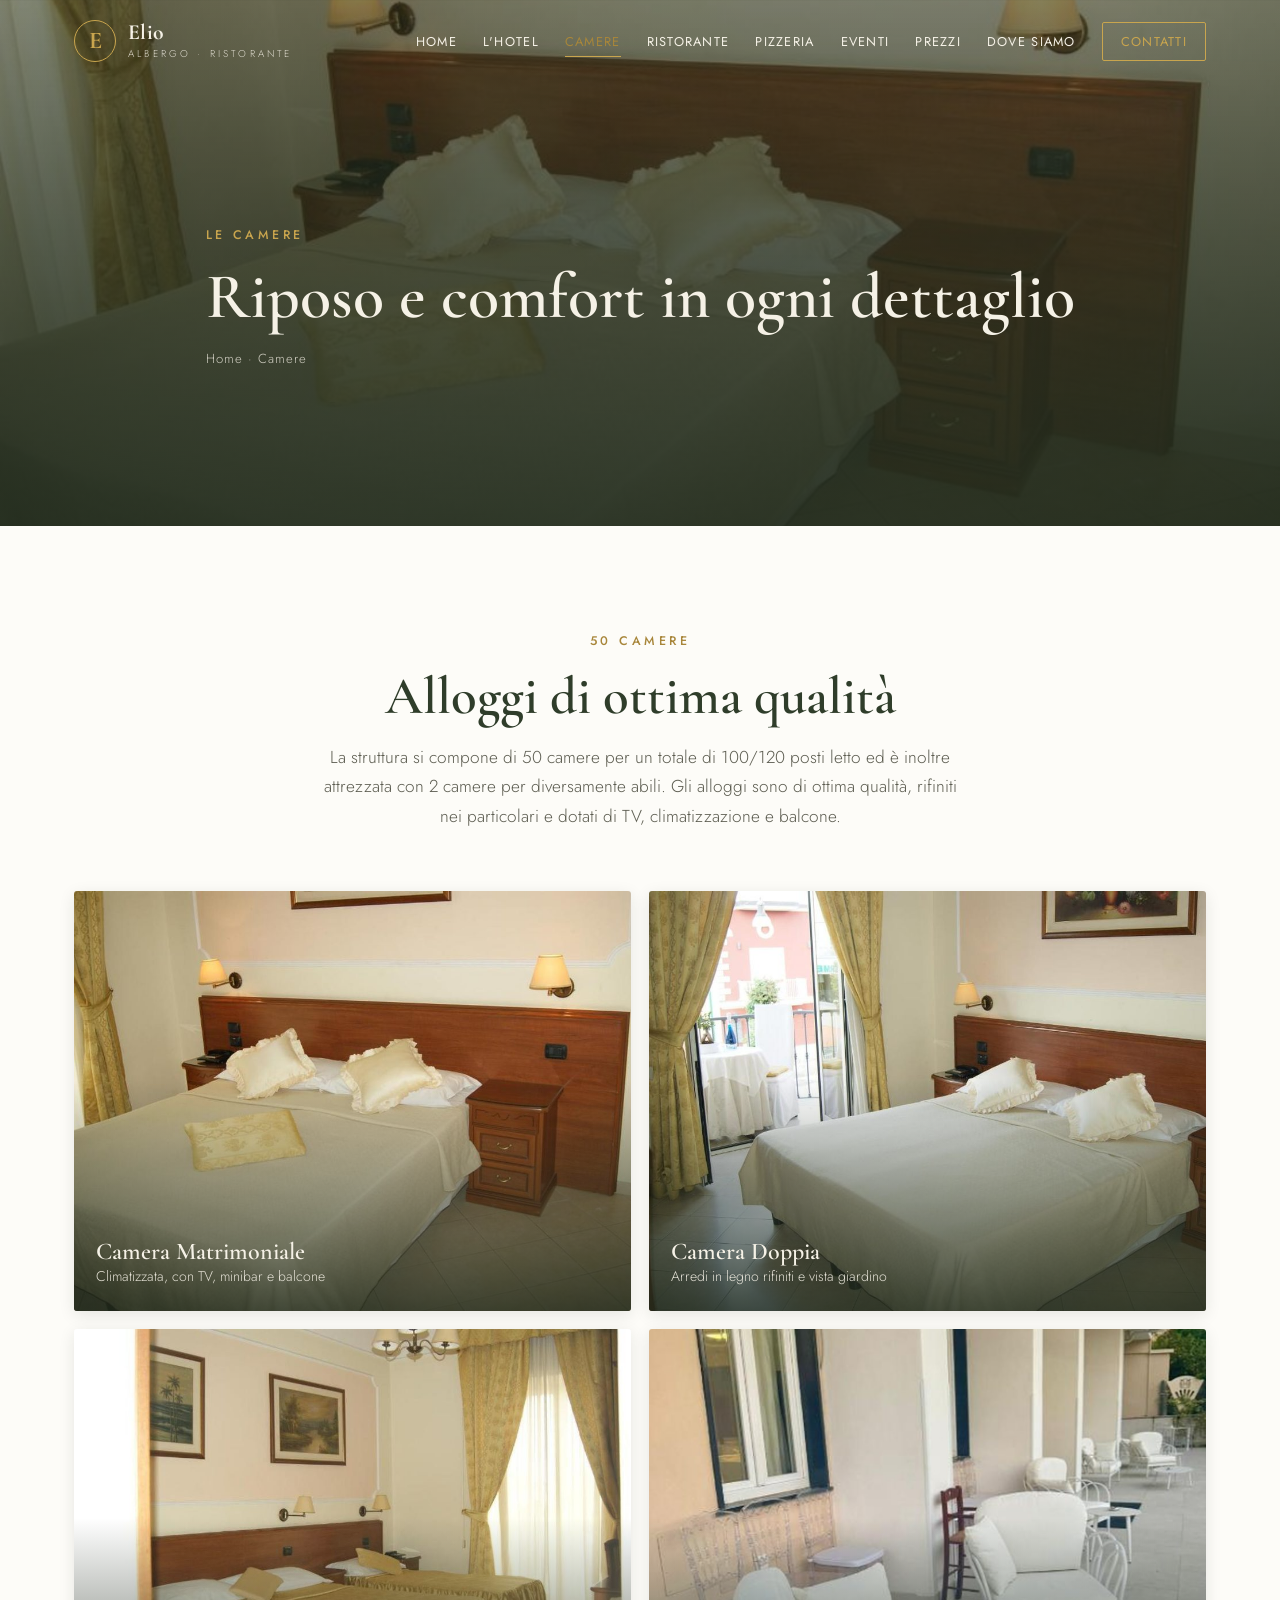
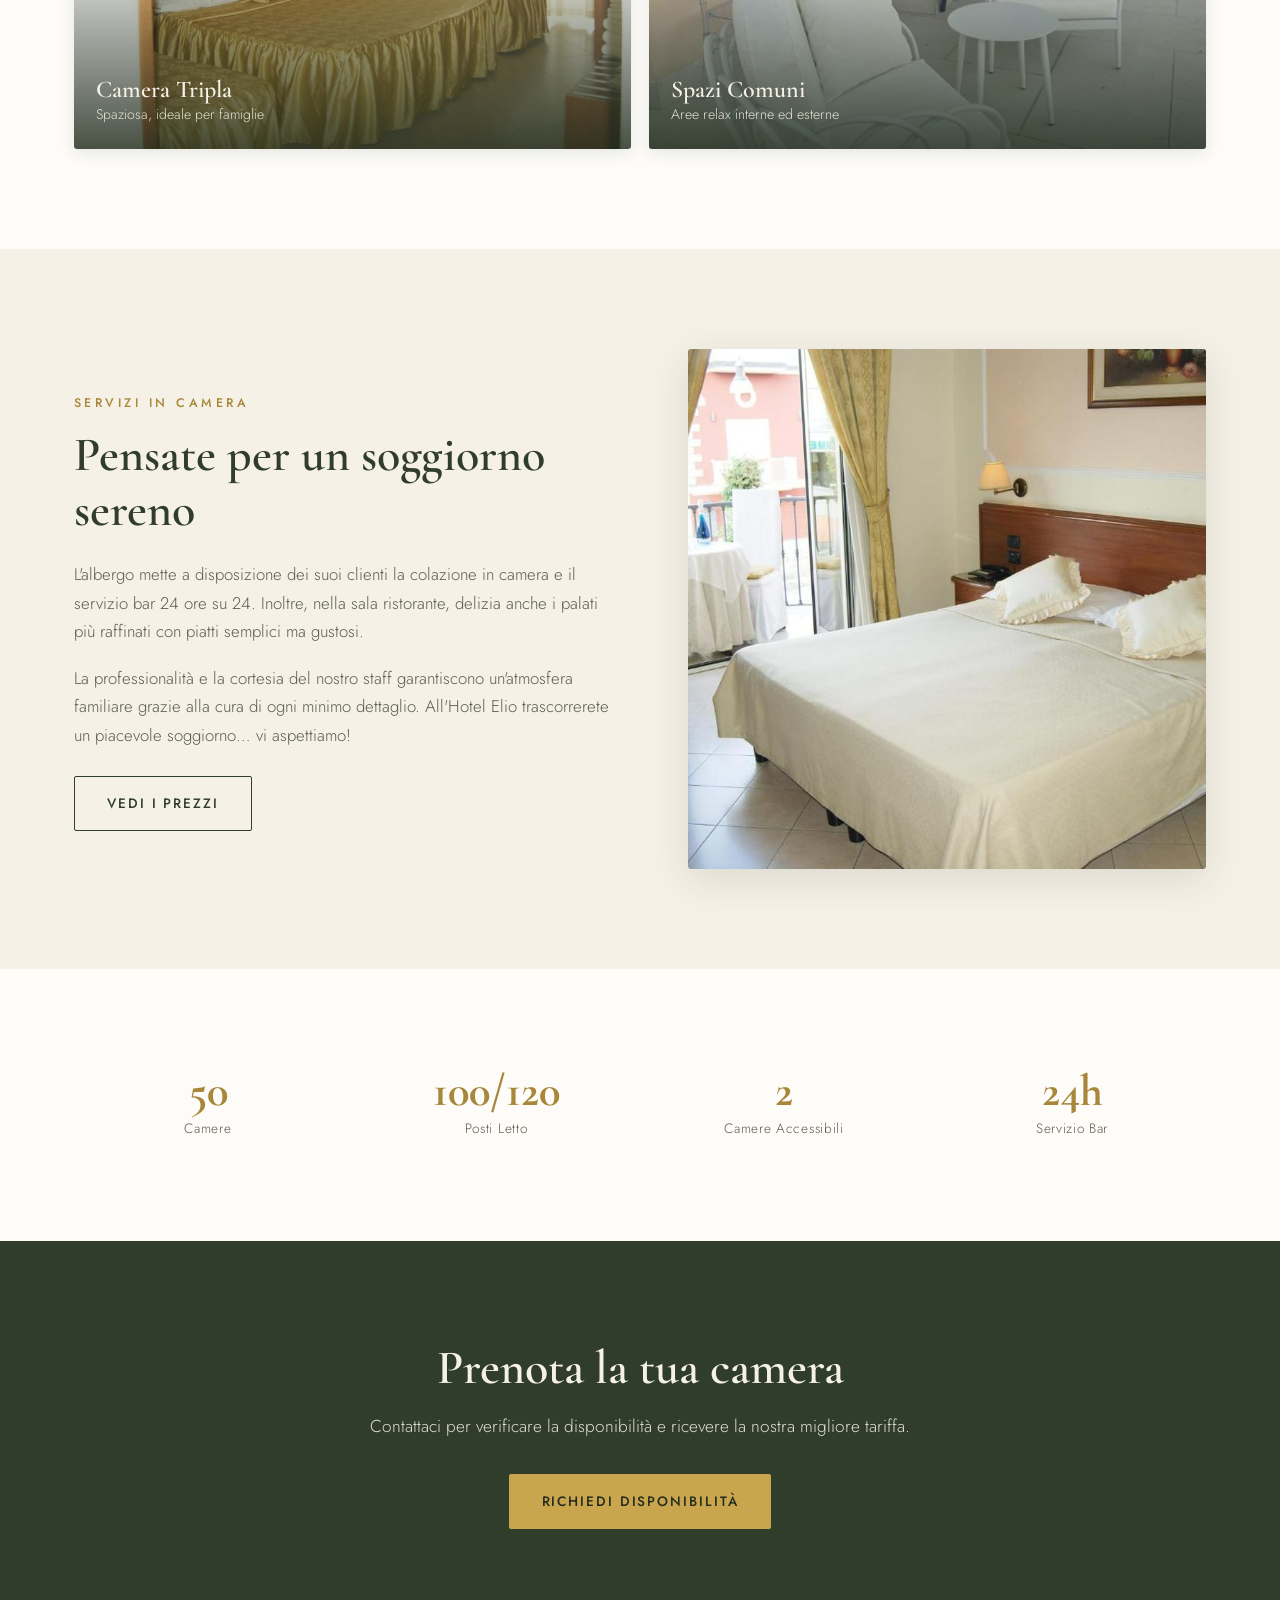
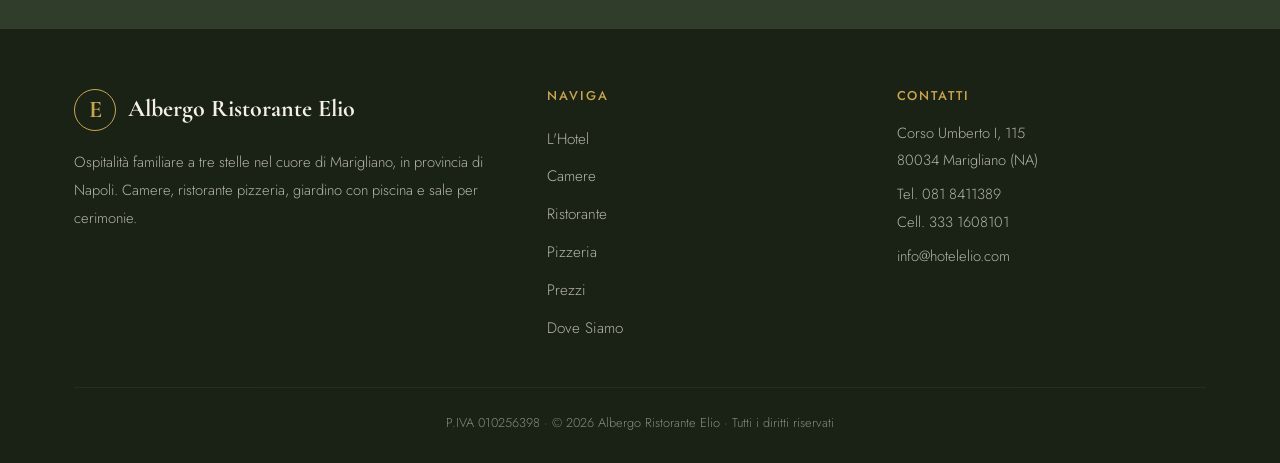
==== camere.html @ 656fd8ec "Add files via upload" ====
<!DOCTYPE html>
<html lang="it">
<head>
<meta charset="UTF-8">
<meta name="viewport" content="width=device-width, initial-scale=1.0">
<title>Camere | Albergo Ristorante Elio Marigliano (Napoli)</title>
<meta name="description" content="Le camere dell'Hotel Elio a Marigliano: 50 camere per 100/120 posti letto, climatizzate, con TV, minibar e balcone. 2 camere accessibili per diversamente abili. Colazione in camera e servizio bar 24h.">
<meta name="robots" content="index, follow">
<link rel="canonical" href="https://www.hotelelio.com/camere.html">
<meta property="og:title" content="Camere | Albergo Ristorante Elio Marigliano">
<meta property="og:description" content="50 camere climatizzate con TV, minibar e balcone. Camere accessibili, colazione in camera e servizio bar 24h.">
<meta property="og:image" content="https://www.hotelelio.com/images/camera-1.jpg">
<meta property="og:locale" content="it_IT">
<link rel="icon" type="image/svg+xml" href="data:image/svg+xml,<svg xmlns='http://www.w3.org/2000/svg' viewBox='0 0 100 100'><rect width='100' height='100' fill='%232f3d2a'/><text x='50' y='68' font-size='60' text-anchor='middle' fill='%23c9a54e' font-family='Georgia'>E</text></svg>">
<link rel="preconnect" href="https://fonts.googleapis.com"><link rel="preconnect" href="https://fonts.gstatic.com" crossorigin>
<link href="https://fonts.googleapis.com/css2?family=Cormorant+Garamond:ital,wght@0,400;0,500;0,600;0,700;1,400&family=Jost:wght@300;400;500;600&display=swap" rel="stylesheet">
<link rel="stylesheet" href="style.css">
</head>
<body data-solid-header="false">
<div id="site-header"></div>

<section class="page-hero" style="background-image:linear-gradient(rgba(33,43,29,.3),rgba(33,43,29,.7)),url('images/camera-1.jpg')">
  <div class="wrap">
    <span class="eyebrow">Le Camere</span>
    <h1>Riposo e comfort in ogni dettaglio</h1>
    <div class="breadcrumb"><a href="index.html">Home</a> · Camere</div>
  </div>
</section>

<section class="bg-white">
  <div class="wrap">
    <div class="section-head center">
      <span class="eyebrow">50 Camere</span>
      <h2>Alloggi di ottima qualità</h2>
      <p>La struttura si compone di 50 camere per un totale di 100/120 posti letto ed è inoltre attrezzata con 2 camere per diversamente abili. Gli alloggi sono di ottima qualità, rifiniti nei particolari e dotati di TV, climatizzazione e balcone.</p>
    </div>
    <div class="gallery two">
      <figure class="tall"><img src="images/camera-1.jpg" alt="Camera matrimoniale Hotel Elio"><figcaption><h3>Camera Matrimoniale</h3><p>Climatizzata, con TV, minibar e balcone</p></figcaption></figure>
      <figure class="tall"><img src="images/camera-2.jpg" alt="Camera doppia con balcone Hotel Elio"><figcaption><h3>Camera Doppia</h3><p>Arredi in legno rifiniti e vista giardino</p></figcaption></figure>
      <figure class="tall"><img src="images/camera-3.jpg" alt="Camera tripla Hotel Elio"><figcaption><h3>Camera Tripla</h3><p>Spaziosa, ideale per famiglie</p></figcaption></figure>
      <figure class="tall"><img src="images/relax.jpg" alt="Spazi comuni Hotel Elio"><figcaption><h3>Spazi Comuni</h3><p>Aree relax interne ed esterne</p></figcaption></figure>
    </div>
  </div>
</section>

<section class="bg-cream">
  <div class="wrap split">
    <div class="split-txt">
      <span class="eyebrow">Servizi in Camera</span>
      <h2>Pensate per un soggiorno sereno</h2>
      <p>L'albergo mette a disposizione dei suoi clienti la colazione in camera e il servizio bar 24 ore su 24. Inoltre, nella sala ristorante, delizia anche i palati più raffinati con piatti semplici ma gustosi.</p>
      <p>La professionalità e la cortesia del nostro staff garantiscono un'atmosfera familiare grazie alla cura di ogni minimo dettaglio. All'Hotel Elio trascorrerete un piacevole soggiorno… vi aspettiamo!</p>
      <a href="prezzi.html" class="btn btn-dark" style="margin-top:8px">Vedi i Prezzi</a>
    </div>
    <div class="split-img"><img src="images/camera-2.jpg" alt="Dettaglio camera doppia Hotel Elio"></div>
  </div>
</section>

<section class="bg-white">
  <div class="wrap">
    <div class="stat-row">
      <div class="stat"><strong>50</strong><span>Camere</span></div>
      <div class="stat"><strong>100/120</strong><span>Posti Letto</span></div>
      <div class="stat"><strong>2</strong><span>Camere Accessibili</span></div>
      <div class="stat"><strong>24h</strong><span>Servizio Bar</span></div>
    </div>
  </div>
</section>

<section class="cta-band">
  <div class="wrap">
    <h2>Prenota la tua camera</h2>
    <p>Contattaci per verificare la disponibilità e ricevere la nostra migliore tariffa.</p>
    <a href="contatti.html" class="btn btn-primary">Richiedi Disponibilità</a>
  </div>
</section>

<div id="site-footer"></div>
<script src="main.js"></script>
</body>
</html>
---- style.css ----
/* ============ TOKENS ============ */
:root{
  --verde:#2f3d2a; --verde-scuro:#212b1d;
  --crema:#f5f1e6; --crema-scuro:#e8e0cd;
  --ottone:#c9a54e; --ottone-scuro:#a8863a;
  --testo:#2a2a24; --testo-chiaro:#5c5c50;
  --bianco:#fdfcf8;
  --ombra:0 10px 40px rgba(33,43,29,.12);
  --ombra-sm:0 4px 16px rgba(33,43,29,.10);
}
*{margin:0;padding:0;box-sizing:border-box}
html{scroll-behavior:smooth}
body{font-family:'Jost',sans-serif;color:var(--testo);background:var(--crema);line-height:1.7;font-weight:300;overflow-x:hidden}
h1,h2,h3,h4{font-family:'Cormorant Garamond',serif;font-weight:600;line-height:1.15}
img{max-width:100%;display:block}
a{color:inherit;text-decoration:none}
.wrap{max-width:1180px;margin:0 auto;padding:0 24px}
.eyebrow{font-family:'Jost',sans-serif;font-weight:500;font-size:.78rem;letter-spacing:.28em;text-transform:uppercase;color:var(--ottone-scuro);margin-bottom:14px;display:inline-block}

/* ============ HEADER / NAV ============ */
header{position:fixed;top:0;left:0;right:0;z-index:1000;background:transparent;transition:background .4s,box-shadow .4s,padding .4s;padding:20px 0}
header.solid,header.scrolled{background:rgba(245,241,230,.97);box-shadow:0 2px 20px rgba(33,43,29,.08);padding:12px 0}
.nav-inner{display:flex;align-items:center;justify-content:space-between}
.logo{display:flex;align-items:center;gap:12px;color:var(--crema);transition:color .4s}
header.solid .logo,header.scrolled .logo{color:var(--verde)}
.logo-mark{width:42px;height:42px;border:1.5px solid var(--ottone);border-radius:50%;display:grid;place-items:center;font-family:'Cormorant Garamond',serif;font-size:1.5rem;font-weight:700;color:var(--ottone);flex-shrink:0}
.logo-txt{line-height:1.05}
.logo-txt strong{font-family:'Cormorant Garamond',serif;font-size:1.35rem;font-weight:700;display:block;letter-spacing:.02em}
.logo-txt span{font-size:.62rem;letter-spacing:.32em;text-transform:uppercase;opacity:.85}
nav ul{display:flex;list-style:none;gap:26px;align-items:center}
nav a{font-size:.8rem;letter-spacing:.1em;text-transform:uppercase;font-weight:400;color:var(--crema);transition:color .3s;position:relative;padding:4px 0}
header.solid nav a,header.scrolled nav a{color:var(--testo)}
nav a::after{content:'';position:absolute;left:0;bottom:-2px;width:0;height:1.5px;background:var(--ottone);transition:width .3s}
nav a:hover::after,nav a.active::after{width:100%}
nav a.active{color:var(--ottone-scuro)}
header.solid nav a.active,header.scrolled nav a.active{color:var(--ottone-scuro)}
nav a:hover{color:var(--ottone-scuro)}
.nav-cta{border:1.5px solid var(--ottone)!important;padding:9px 18px!important;border-radius:2px;color:var(--ottone)!important}
header.solid .nav-cta,header.scrolled .nav-cta{color:var(--ottone-scuro)!important}
.nav-cta::after{display:none}
.nav-cta:hover{background:var(--ottone);color:var(--verde-scuro)!important}
.burger{display:none;flex-direction:column;gap:5px;cursor:pointer;background:none;border:none;padding:6px}
.burger span{width:26px;height:2px;background:var(--crema);transition:.3s}
header.solid .burger span,header.scrolled .burger span{background:var(--verde)}

/* ============ BUTTONS ============ */
.btn{display:inline-flex;align-items:center;gap:10px;padding:15px 32px;font-family:'Jost',sans-serif;font-size:.85rem;letter-spacing:.14em;text-transform:uppercase;font-weight:500;border-radius:2px;cursor:pointer;transition:all .3s;border:1.5px solid transparent}
.btn-primary{background:var(--ottone);color:var(--verde-scuro)}
.btn-primary:hover{background:var(--ottone-scuro);transform:translateY(-2px);box-shadow:0 8px 24px rgba(201,165,78,.35)}
.btn-ghost{border-color:var(--crema);color:var(--crema)}
.btn-ghost:hover{background:var(--crema);color:var(--verde)}
.btn-dark{border-color:var(--verde);color:var(--verde)}
.btn-dark:hover{background:var(--verde);color:var(--crema)}

/* ============ PAGE HERO (inner pages) ============ */
.page-hero{min-height:52vh;position:relative;display:flex;align-items:flex-end;color:var(--crema);background-size:cover;background-position:center}
.page-hero::before{content:'';position:absolute;inset:0;background:linear-gradient(rgba(33,43,29,.35),rgba(33,43,29,.75))}
.page-hero .wrap{position:relative;padding-bottom:56px;padding-top:120px}
.page-hero .eyebrow{color:var(--ottone)}
.page-hero h1{font-size:clamp(2.6rem,5.5vw,4rem);color:var(--crema)}
.breadcrumb{margin-top:14px;font-size:.82rem;letter-spacing:.08em;opacity:.8}
.breadcrumb a:hover{color:var(--ottone)}

/* ============ HOME HERO ============ */
.hero{min-height:100vh;position:relative;display:flex;align-items:center;color:var(--crema);background:linear-gradient(rgba(33,43,29,.5),rgba(33,43,29,.62)),url('images/esterno.jpg') center/cover no-repeat,var(--verde)}
.hero-content{max-width:760px;padding-top:60px}
.hero .eyebrow{color:var(--ottone)}
.hero h1{font-size:clamp(2.8rem,6vw,4.8rem);color:var(--crema);font-weight:600;margin-bottom:22px;letter-spacing:.01em}
.hero h1 em{color:var(--ottone);font-style:italic}
.hero p{font-size:clamp(1.05rem,2vw,1.25rem);max-width:560px;margin-bottom:38px;font-weight:300;opacity:.95}
.hero-btns{display:flex;gap:16px;flex-wrap:wrap}
.hero-stars{margin-top:44px;display:flex;gap:8px;align-items:center;font-size:.8rem;letter-spacing:.2em;text-transform:uppercase;opacity:.85}
.hero-stars .s{color:var(--ottone);letter-spacing:2px;font-size:1rem}

/* ============ SECTIONS ============ */
section{padding:100px 0}
.section-head{max-width:640px;margin-bottom:60px}
.section-head.center{margin-left:auto;margin-right:auto;text-align:center}
.section-head h2{font-size:clamp(2.2rem,4.5vw,3.3rem);color:var(--verde);margin-bottom:8px}
.section-head p{color:var(--testo-chiaro);font-size:1.08rem;margin-top:16px}
.bg-white{background:var(--bianco)}
.bg-cream{background:var(--crema)}

/* generic two-col */
.split{display:grid;grid-template-columns:1.05fr 1fr;gap:70px;align-items:center}
.split.rev .split-img{order:2}
.split-txt h2{font-size:clamp(2rem,4vw,3rem);color:var(--verde);margin-bottom:22px}
.split-txt .lead{color:var(--testo);font-size:1.15rem;font-weight:400;margin-bottom:18px}
.split-txt p{margin-bottom:18px;color:var(--testo-chiaro);font-size:1.05rem}
.split-img img{border-radius:3px;box-shadow:var(--ombra);width:100%;height:520px;object-fit:cover}

/* badge */
.badge{background:var(--verde);color:var(--crema);padding:24px 28px;border-radius:3px;box-shadow:var(--ombra);text-align:center;display:inline-block;margin-top:10px}
.badge strong{font-family:'Cormorant Garamond',serif;font-size:2.4rem;color:var(--ottone);display:block;line-height:1}
.badge span{font-size:.72rem;letter-spacing:.2em;text-transform:uppercase;margin-top:6px;display:block}

/* FEATURES */
.feat-grid{display:grid;grid-template-columns:repeat(3,1fr);gap:28px}
.feat{background:var(--bianco);padding:38px 32px;border-radius:3px;border:1px solid var(--crema-scuro);transition:all .35s}
.feat:hover{transform:translateY(-6px);box-shadow:var(--ombra);border-color:var(--ottone)}
.feat-icon{width:52px;height:52px;margin-bottom:22px;color:var(--ottone-scuro)}
.feat-icon svg{width:100%;height:100%;stroke-width:1.3}
.feat h3{font-size:1.5rem;color:var(--verde);margin-bottom:10px}
.feat p{color:var(--testo-chiaro);font-size:.98rem}

/* stat row */
.stat-row{display:grid;grid-template-columns:repeat(4,1fr);gap:20px;text-align:center}
.stat strong{font-family:'Cormorant Garamond',serif;font-size:2.8rem;color:var(--ottone-scuro);display:block;line-height:1}
.stat span{font-size:.85rem;color:var(--testo-chiaro);letter-spacing:.05em}

/* GALLERY GRID */
.gallery{display:grid;grid-template-columns:repeat(3,1fr);gap:18px}
.gallery.two{grid-template-columns:repeat(2,1fr)}
.gallery figure{position:relative;overflow:hidden;border-radius:3px;box-shadow:var(--ombra-sm);height:300px}
.gallery img{width:100%;height:100%;object-fit:cover;transition:transform .7s ease}
.gallery figure:hover img{transform:scale(1.06)}
.gallery figcaption{position:absolute;inset:0;background:linear-gradient(transparent 45%,rgba(33,43,29,.82));display:flex;flex-direction:column;justify-content:flex-end;padding:22px;color:var(--crema)}
.gallery figcaption h3{font-size:1.5rem}
.gallery figcaption p{font-size:.88rem;opacity:.9}
.gallery figure.tall{height:420px}

/* CTA band */
.cta-band{background:var(--verde);color:var(--crema);text-align:center}
.cta-band h2{font-size:clamp(2rem,4vw,3rem);color:var(--crema);margin-bottom:16px}
.cta-band p{opacity:.9;max-width:560px;margin:0 auto 32px;font-size:1.08rem}

/* ============ PREZZI ============ */
.listino-grid{display:grid;grid-template-columns:1fr 1fr;gap:34px}
.listino{background:var(--bianco);border-radius:4px;padding:44px;box-shadow:var(--ombra-sm);border-top:3px solid var(--ottone)}
.listino h3{font-size:1.9rem;color:var(--verde);margin-bottom:6px}
.listino .listino-sub{font-size:.8rem;letter-spacing:.2em;text-transform:uppercase;color:var(--ottone-scuro);margin-bottom:28px}
.price-row{display:flex;justify-content:space-between;align-items:baseline;padding:16px 0;border-bottom:1px dashed var(--crema-scuro);gap:16px}
.price-row:last-child{border-bottom:none}
.price-row .pr-name{font-size:1.05rem;color:var(--testo)}
.price-row .pr-price{font-family:'Cormorant Garamond',serif;font-size:1.7rem;font-weight:600;color:var(--verde);white-space:nowrap}
.price-row .pr-old{font-size:.85rem;color:var(--testo-chiaro);text-decoration:line-through;margin-left:8px;font-family:'Jost',sans-serif;font-weight:300}
.listino-note{margin-top:24px;font-size:.9rem;color:var(--testo-chiaro);font-style:italic}
.menu-cerimonia{background:var(--verde);color:var(--crema);grid-column:1/-1;border-top-color:var(--ottone)}
.menu-cerimonia h3{color:var(--crema)}
.menu-cerimonia .mc-desc{font-size:1.05rem;opacity:.92;margin:20px 0;line-height:1.8}
.menu-cerimonia .mc-price{font-family:'Cormorant Garamond',serif;font-size:2.4rem;color:var(--ottone);font-weight:600}
.menu-cerimonia .pr-old{color:rgba(245,241,230,.6)}

/* ============ MAPPA ============ */
.pos-grid{display:grid;grid-template-columns:1fr 1.3fr;gap:50px;align-items:stretch}
.pos-info{display:flex;flex-direction:column;justify-content:center}
.pos-info h2{font-size:clamp(2rem,4vw,3rem);color:var(--verde);margin-bottom:20px}
.pos-info p{color:var(--testo-chiaro);margin-bottom:24px;font-size:1.05rem}
.pos-list{list-style:none;margin-bottom:30px}
.pos-list li{display:flex;gap:14px;padding:10px 0;align-items:center;font-size:1rem}
.pos-list li svg{width:22px;height:22px;color:var(--ottone-scuro);flex-shrink:0}
.map-embed{border-radius:4px;overflow:hidden;box-shadow:var(--ombra);min-height:440px}
.map-embed iframe{width:100%;height:100%;min-height:440px;border:0;display:block}

/* ============ CONTATTI ============ */
.cont-grid{display:grid;grid-template-columns:1fr 1fr;gap:60px}
.cont-info h2{font-size:clamp(2rem,4vw,3rem);color:var(--crema);margin-bottom:24px}
.cont-info .eyebrow{color:var(--ottone)}
.cont-detail{display:flex;gap:16px;padding:18px 0;border-bottom:1px solid rgba(245,241,230,.12);align-items:flex-start}
.cont-detail svg{width:24px;height:24px;color:var(--ottone);flex-shrink:0;margin-top:3px}
.cont-detail strong{display:block;font-family:'Jost',sans-serif;font-weight:500;font-size:.78rem;letter-spacing:.15em;text-transform:uppercase;color:var(--ottone);margin-bottom:4px}
.cont-detail a,.cont-detail span{color:var(--crema);font-size:1.05rem;opacity:.92}
.cont-detail a:hover{color:var(--ottone)}
.cont-form{background:rgba(245,241,230,.04);padding:40px;border-radius:4px;border:1px solid rgba(201,165,78,.2)}
.cont-form h3{font-size:1.8rem;color:var(--crema);margin-bottom:6px}
.cont-form>p{opacity:.75;font-size:.95rem;margin-bottom:26px}
.form-row{display:grid;grid-template-columns:1fr 1fr;gap:16px}
.field{margin-bottom:18px}
.field label{display:block;font-size:.78rem;letter-spacing:.1em;text-transform:uppercase;color:var(--ottone);margin-bottom:8px}
.field input,.field textarea{width:100%;background:rgba(245,241,230,.06);border:1px solid rgba(245,241,230,.18);border-radius:2px;padding:13px 15px;color:var(--crema);font-family:'Jost',sans-serif;font-size:1rem;transition:border .3s}
.field input:focus,.field textarea:focus{outline:none;border-color:var(--ottone)}
.field input::placeholder,.field textarea::placeholder{color:rgba(245,241,230,.4)}
.field textarea{resize:vertical;min-height:90px}
.cont-form .btn{width:100%;justify-content:center;margin-top:6px}
.contatti-sec{background:var(--verde-scuro);color:var(--crema)}

/* ============ FOOTER ============ */
footer{background:#1a2216;color:var(--crema);padding:60px 0 30px}
.foot-grid{display:grid;grid-template-columns:1.4fr 1fr 1fr;gap:40px;margin-bottom:40px}
.foot-logo{display:inline-flex;align-items:center;gap:12px;margin-bottom:18px}
.foot-logo .logo-mark{border-color:var(--ottone)}
.foot-logo strong{font-family:'Cormorant Garamond',serif;font-size:1.5rem}
.foot-col p{opacity:.7;font-size:.92rem;line-height:1.9;margin-bottom:6px}
.foot-col h4{font-family:'Jost',sans-serif;font-weight:500;font-size:.8rem;letter-spacing:.15em;text-transform:uppercase;color:var(--ottone);margin-bottom:16px}
.foot-col ul{list-style:none}
.foot-col ul li{padding:5px 0}
.foot-col ul a{opacity:.7;font-size:.95rem;transition:.3s}
.foot-col ul a:hover{opacity:1;color:var(--ottone)}
.foot-col a:hover{color:var(--ottone)}
.foot-bottom{padding-top:24px;border-top:1px solid rgba(245,241,230,.1);font-size:.8rem;opacity:.5;text-align:center}

/* ============ RESPONSIVE ============ */
@media(max-width:900px){
  .split,.pos-grid,.cont-grid{grid-template-columns:1fr;gap:40px}
  .split.rev .split-img{order:0}
  .feat-grid{grid-template-columns:1fr 1fr}
  .listino-grid{grid-template-columns:1fr}
  .split-img img{height:380px}
  .gallery{grid-template-columns:1fr 1fr}
  .foot-grid{grid-template-columns:1fr 1fr}
}
@media(max-width:680px){
  section{padding:70px 0}
  nav ul{position:fixed;top:0;right:-100%;height:100vh;width:78%;max-width:320px;background:var(--verde);flex-direction:column;justify-content:center;gap:22px;transition:right .4s ease;box-shadow:-10px 0 40px rgba(0,0,0,.3);padding:40px}
  nav ul.open{right:0}
  nav a{color:var(--crema)!important;font-size:1rem}
  .burger{display:flex;z-index:1001}
  .feat-grid,.gallery,.gallery.two,.foot-grid{grid-template-columns:1fr}
  .stat-row{grid-template-columns:1fr 1fr;gap:30px}
  .form-row{grid-template-columns:1fr}
  .hero-btns{flex-direction:column}
  .hero-btns .btn{justify-content:center}
  .gallery figure.tall{height:300px}
}
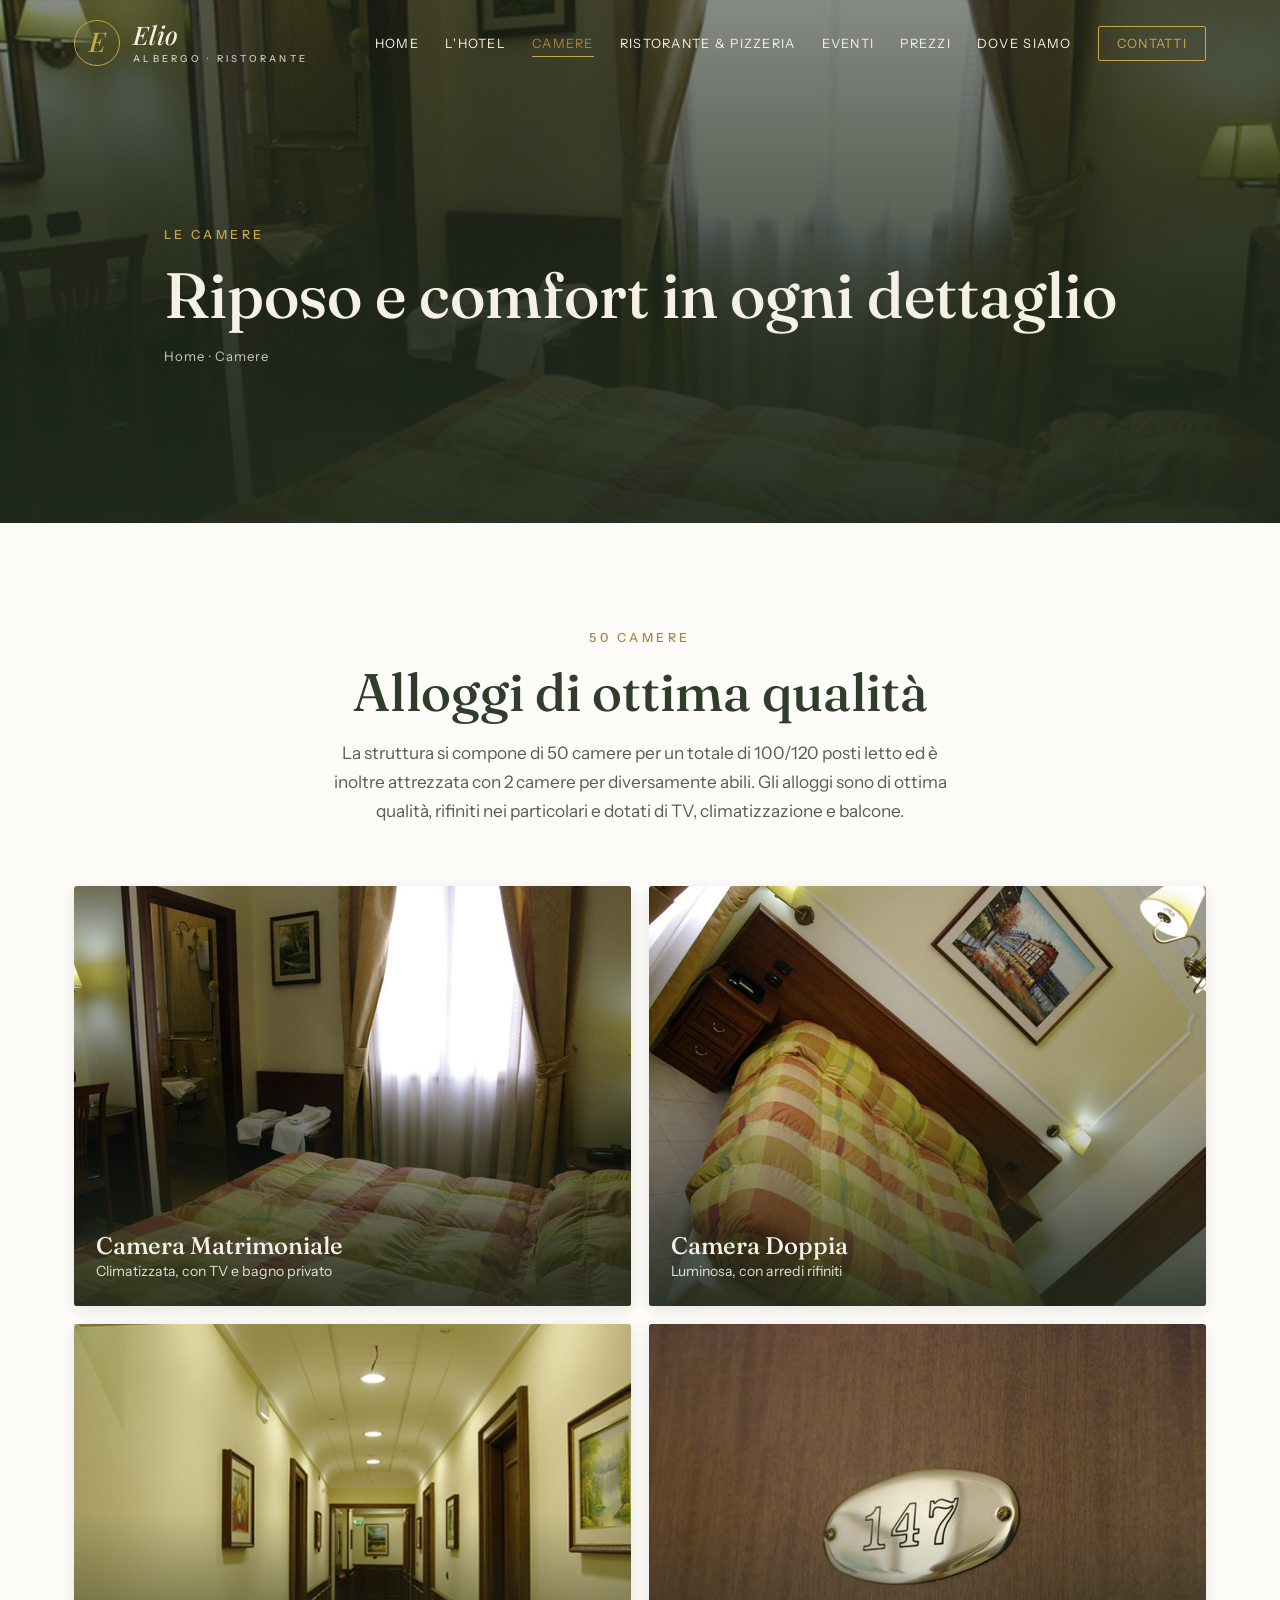
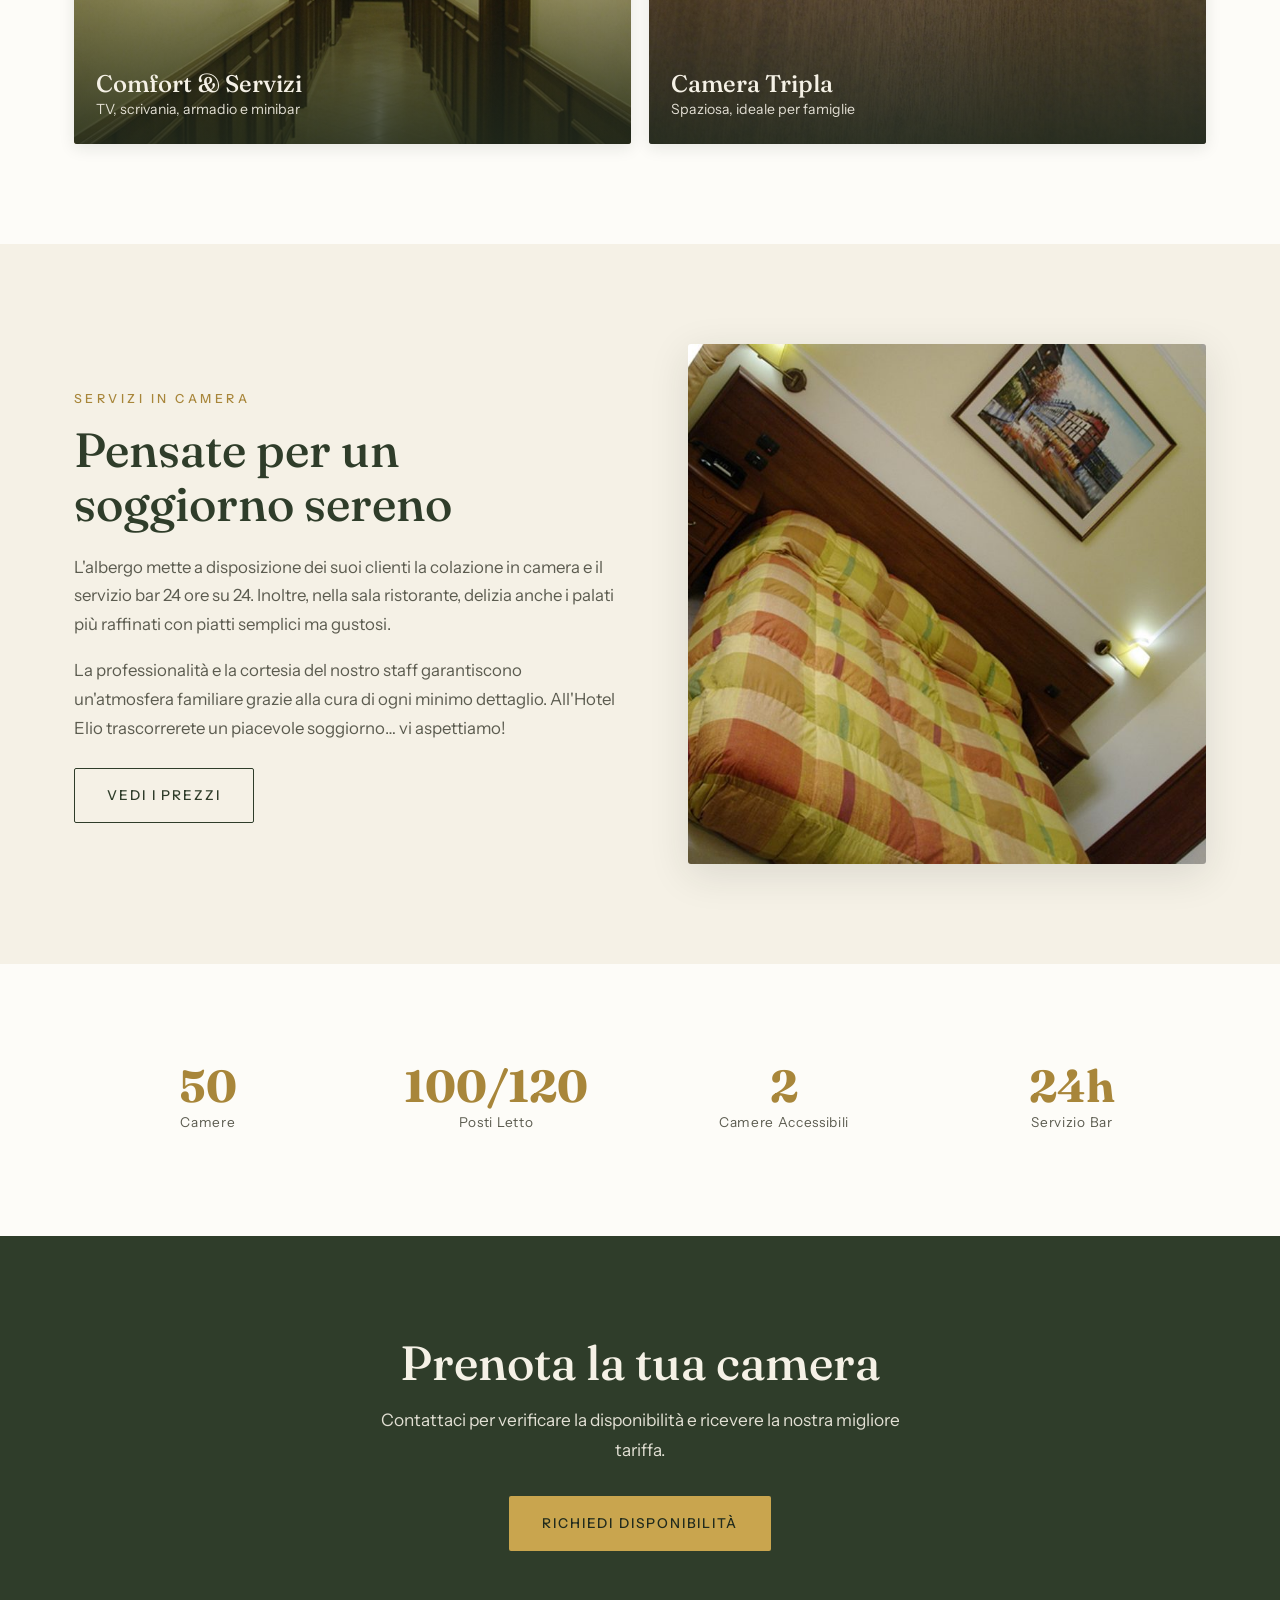
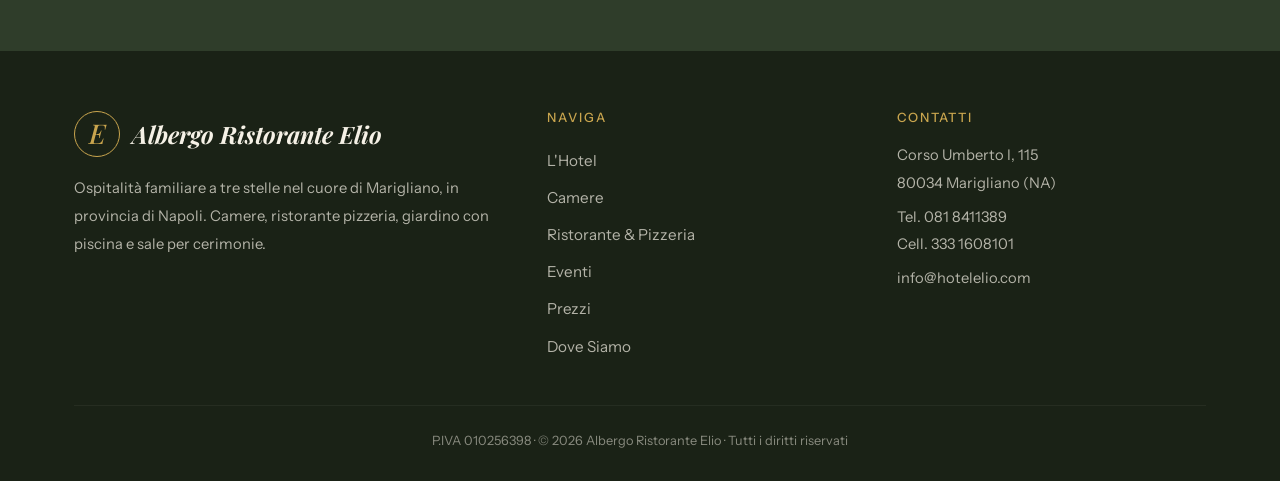
==== commit 0abe42f0: "Add files via upload" ====
--- a/camere.html
+++ b/camere.html
@@ -11,9 +11,9 @@
 <meta property="og:description" content="50 camere climatizzate con TV, minibar e balcone. Camere accessibili, colazione in camera e servizio bar 24h.">
 <meta property="og:image" content="https://www.hotelelio.com/images/camera-1.jpg">
 <meta property="og:locale" content="it_IT">
-<link rel="icon" type="image/svg+xml" href="data:image/svg+xml,<svg xmlns='http://www.w3.org/2000/svg' viewBox='0 0 100 100'><rect width='100' height='100' fill='%232f3d2a'/><text x='50' y='68' font-size='60' text-anchor='middle' fill='%23c9a54e' font-family='Georgia'>E</text></svg>">
+<link rel="icon" type="image/svg+xml" href="data:image/svg+xml,<svg xmlns='http://www.w3.org/2000/svg' viewBox='0 0 100 100'><rect width='100' height='100' fill='%232f3d2a'/><text x='50' y='72' font-size='58' font-style='italic' text-anchor='middle' fill='%23c9a54e' font-family='Georgia'>E</text></svg>">
 <link rel="preconnect" href="https://fonts.googleapis.com"><link rel="preconnect" href="https://fonts.gstatic.com" crossorigin>
-<link href="https://fonts.googleapis.com/css2?family=Cormorant+Garamond:ital,wght@0,400;0,500;0,600;0,700;1,400&family=Jost:wght@300;400;500;600&display=swap" rel="stylesheet">
+<link href="https://fonts.googleapis.com/css2?family=Fraunces:ital,opsz,wght@0,9..144,400;0,9..144,500;0,9..144,600;1,9..144,400&family=Instrument+Sans:wght@400;500;600&family=Playfair+Display:ital,wght@1,500;1,600&display=swap" rel="stylesheet">
 <link rel="stylesheet" href="style.css">
 </head>
 <body data-solid-header="false">
@@ -35,10 +35,10 @@
       <p>La struttura si compone di 50 camere per un totale di 100/120 posti letto ed è inoltre attrezzata con 2 camere per diversamente abili. Gli alloggi sono di ottima qualità, rifiniti nei particolari e dotati di TV, climatizzazione e balcone.</p>
     </div>
     <div class="gallery two">
-      <figure class="tall"><img src="images/camera-1.jpg" alt="Camera matrimoniale Hotel Elio"><figcaption><h3>Camera Matrimoniale</h3><p>Climatizzata, con TV, minibar e balcone</p></figcaption></figure>
-      <figure class="tall"><img src="images/camera-2.jpg" alt="Camera doppia con balcone Hotel Elio"><figcaption><h3>Camera Doppia</h3><p>Arredi in legno rifiniti e vista giardino</p></figcaption></figure>
-      <figure class="tall"><img src="images/camera-3.jpg" alt="Camera tripla Hotel Elio"><figcaption><h3>Camera Tripla</h3><p>Spaziosa, ideale per famiglie</p></figcaption></figure>
-      <figure class="tall"><img src="images/relax.jpg" alt="Spazi comuni Hotel Elio"><figcaption><h3>Spazi Comuni</h3><p>Aree relax interne ed esterne</p></figcaption></figure>
+      <figure class="tall"><img src="images/camera-1.jpg" alt="Camera matrimoniale Hotel Elio con bagno privato"><figcaption><h3>Camera Matrimoniale</h3><p>Climatizzata, con TV e bagno privato</p></figcaption></figure>
+      <figure class="tall"><img src="images/camera-3.jpg" alt="Camera doppia luminosa Hotel Elio"><figcaption><h3>Camera Doppia</h3><p>Luminosa, con arredi rifiniti</p></figcaption></figure>
+      <figure class="tall"><img src="images/camera-2.jpg" alt="Camera con armadio e scrivania Hotel Elio"><figcaption><h3>Comfort &amp; Servizi</h3><p>TV, scrivania, armadio e minibar</p></figcaption></figure>
+      <figure class="tall"><img src="images/camera-4.jpg" alt="Camera Hotel Elio"><figcaption><h3>Camera Tripla</h3><p>Spaziosa, ideale per famiglie</p></figcaption></figure>
     </div>
   </div>
 </section>
@@ -52,7 +52,7 @@
       <p>La professionalità e la cortesia del nostro staff garantiscono un'atmosfera familiare grazie alla cura di ogni minimo dettaglio. All'Hotel Elio trascorrerete un piacevole soggiorno… vi aspettiamo!</p>
       <a href="prezzi.html" class="btn btn-dark" style="margin-top:8px">Vedi i Prezzi</a>
     </div>
-    <div class="split-img"><img src="images/camera-2.jpg" alt="Dettaglio camera doppia Hotel Elio"></div>
+    <div class="split-img"><img src="images/camera-3.jpg" alt="Dettaglio camera doppia Hotel Elio"></div>
   </div>
 </section>
 
--- a/style.css
+++ b/style.css
@@ -7,26 +7,30 @@
   --bianco:#fdfcf8;
   --ombra:0 10px 40px rgba(33,43,29,.12);
   --ombra-sm:0 4px 16px rgba(33,43,29,.10);
+  --display:'Fraunces',serif;
+  --body:'Instrument Sans',sans-serif;
+  --script:'Playfair Display',serif;
 }
 *{margin:0;padding:0;box-sizing:border-box}
 html{scroll-behavior:smooth}
-body{font-family:'Jost',sans-serif;color:var(--testo);background:var(--crema);line-height:1.7;font-weight:300;overflow-x:hidden}
-h1,h2,h3,h4{font-family:'Cormorant Garamond',serif;font-weight:600;line-height:1.15}
+body{font-family:var(--body);color:var(--testo);background:var(--crema);line-height:1.7;font-weight:400;overflow-x:hidden}
+h1,h2,h3,h4{font-family:var(--display);font-weight:500;line-height:1.12;font-optical-sizing:auto}
 img{max-width:100%;display:block}
 a{color:inherit;text-decoration:none}
 .wrap{max-width:1180px;margin:0 auto;padding:0 24px}
-.eyebrow{font-family:'Jost',sans-serif;font-weight:500;font-size:.78rem;letter-spacing:.28em;text-transform:uppercase;color:var(--ottone-scuro);margin-bottom:14px;display:inline-block}
+.eyebrow{font-family:var(--body);font-weight:500;font-size:.78rem;letter-spacing:.28em;text-transform:uppercase;color:var(--ottone-scuro);margin-bottom:14px;display:inline-block}
 
 /* ============ HEADER / NAV ============ */
 header{position:fixed;top:0;left:0;right:0;z-index:1000;background:transparent;transition:background .4s,box-shadow .4s,padding .4s;padding:20px 0}
 header.solid,header.scrolled{background:rgba(245,241,230,.97);box-shadow:0 2px 20px rgba(33,43,29,.08);padding:12px 0}
 .nav-inner{display:flex;align-items:center;justify-content:space-between}
-.logo{display:flex;align-items:center;gap:12px;color:var(--crema);transition:color .4s}
+.logo{display:flex;align-items:center;gap:13px;color:var(--crema);transition:color .4s}
 header.solid .logo,header.scrolled .logo{color:var(--verde)}
-.logo-mark{width:42px;height:42px;border:1.5px solid var(--ottone);border-radius:50%;display:grid;place-items:center;font-family:'Cormorant Garamond',serif;font-size:1.5rem;font-weight:700;color:var(--ottone);flex-shrink:0}
-.logo-txt{line-height:1.05}
-.logo-txt strong{font-family:'Cormorant Garamond',serif;font-size:1.35rem;font-weight:700;display:block;letter-spacing:.02em}
-.logo-txt span{font-size:.62rem;letter-spacing:.32em;text-transform:uppercase;opacity:.85}
+.logo-mark{width:46px;height:46px;border:1.5px solid var(--ottone);border-radius:50%;display:grid;place-items:center;flex-shrink:0}
+.logo-mark span{font-family:var(--script);font-style:italic;font-size:1.7rem;font-weight:500;color:var(--ottone);line-height:1;transform:translateY(-1px)}
+.logo-txt{line-height:1.1}
+.logo-txt strong{font-family:var(--script);font-style:italic;font-size:1.6rem;font-weight:500;display:block;letter-spacing:.01em;color:inherit}
+.logo-txt span{font-family:var(--body);font-size:.6rem;letter-spacing:.34em;text-transform:uppercase;opacity:.8;font-weight:500}
 nav ul{display:flex;list-style:none;gap:26px;align-items:center}
 nav a{font-size:.8rem;letter-spacing:.1em;text-transform:uppercase;font-weight:400;color:var(--crema);transition:color .3s;position:relative;padding:4px 0}
 header.solid nav a,header.scrolled nav a{color:var(--testo)}
@@ -44,7 +48,7 @@
 header.solid .burger span,header.scrolled .burger span{background:var(--verde)}
 
 /* ============ BUTTONS ============ */
-.btn{display:inline-flex;align-items:center;gap:10px;padding:15px 32px;font-family:'Jost',sans-serif;font-size:.85rem;letter-spacing:.14em;text-transform:uppercase;font-weight:500;border-radius:2px;cursor:pointer;transition:all .3s;border:1.5px solid transparent}
+.btn{display:inline-flex;align-items:center;gap:10px;padding:15px 32px;font-family:var(--body);font-size:.85rem;letter-spacing:.14em;text-transform:uppercase;font-weight:500;border-radius:2px;cursor:pointer;transition:all .3s;border:1.5px solid transparent}
 .btn-primary{background:var(--ottone);color:var(--verde-scuro)}
 .btn-primary:hover{background:var(--ottone-scuro);transform:translateY(-2px);box-shadow:0 8px 24px rgba(201,165,78,.35)}
 .btn-ghost{border-color:var(--crema);color:var(--crema)}
@@ -91,7 +95,7 @@
 
 /* badge */
 .badge{background:var(--verde);color:var(--crema);padding:24px 28px;border-radius:3px;box-shadow:var(--ombra);text-align:center;display:inline-block;margin-top:10px}
-.badge strong{font-family:'Cormorant Garamond',serif;font-size:2.4rem;color:var(--ottone);display:block;line-height:1}
+.badge strong{font-family:var(--display);font-size:2.4rem;color:var(--ottone);display:block;line-height:1}
 .badge span{font-size:.72rem;letter-spacing:.2em;text-transform:uppercase;margin-top:6px;display:block}
 
 /* FEATURES */
@@ -105,7 +109,7 @@
 
 /* stat row */
 .stat-row{display:grid;grid-template-columns:repeat(4,1fr);gap:20px;text-align:center}
-.stat strong{font-family:'Cormorant Garamond',serif;font-size:2.8rem;color:var(--ottone-scuro);display:block;line-height:1}
+.stat strong{font-family:var(--display);font-size:2.8rem;color:var(--ottone-scuro);display:block;line-height:1}
 .stat span{font-size:.85rem;color:var(--testo-chiaro);letter-spacing:.05em}
 
 /* GALLERY GRID */
@@ -132,13 +136,13 @@
 .price-row{display:flex;justify-content:space-between;align-items:baseline;padding:16px 0;border-bottom:1px dashed var(--crema-scuro);gap:16px}
 .price-row:last-child{border-bottom:none}
 .price-row .pr-name{font-size:1.05rem;color:var(--testo)}
-.price-row .pr-price{font-family:'Cormorant Garamond',serif;font-size:1.7rem;font-weight:600;color:var(--verde);white-space:nowrap}
-.price-row .pr-old{font-size:.85rem;color:var(--testo-chiaro);text-decoration:line-through;margin-left:8px;font-family:'Jost',sans-serif;font-weight:300}
+.price-row .pr-price{font-family:var(--display);font-size:1.7rem;font-weight:600;color:var(--verde);white-space:nowrap}
+.price-row .pr-old{font-size:.85rem;color:var(--testo-chiaro);text-decoration:line-through;margin-left:8px;font-family:var(--body);font-weight:300}
 .listino-note{margin-top:24px;font-size:.9rem;color:var(--testo-chiaro);font-style:italic}
 .menu-cerimonia{background:var(--verde);color:var(--crema);grid-column:1/-1;border-top-color:var(--ottone)}
 .menu-cerimonia h3{color:var(--crema)}
 .menu-cerimonia .mc-desc{font-size:1.05rem;opacity:.92;margin:20px 0;line-height:1.8}
-.menu-cerimonia .mc-price{font-family:'Cormorant Garamond',serif;font-size:2.4rem;color:var(--ottone);font-weight:600}
+.menu-cerimonia .mc-price{font-family:var(--display);font-size:2.4rem;color:var(--ottone);font-weight:600}
 .menu-cerimonia .pr-old{color:rgba(245,241,230,.6)}
 
 /* ============ MAPPA ============ */
@@ -158,7 +162,7 @@
 .cont-info .eyebrow{color:var(--ottone)}
 .cont-detail{display:flex;gap:16px;padding:18px 0;border-bottom:1px solid rgba(245,241,230,.12);align-items:flex-start}
 .cont-detail svg{width:24px;height:24px;color:var(--ottone);flex-shrink:0;margin-top:3px}
-.cont-detail strong{display:block;font-family:'Jost',sans-serif;font-weight:500;font-size:.78rem;letter-spacing:.15em;text-transform:uppercase;color:var(--ottone);margin-bottom:4px}
+.cont-detail strong{display:block;font-family:var(--body);font-weight:500;font-size:.78rem;letter-spacing:.15em;text-transform:uppercase;color:var(--ottone);margin-bottom:4px}
 .cont-detail a,.cont-detail span{color:var(--crema);font-size:1.05rem;opacity:.92}
 .cont-detail a:hover{color:var(--ottone)}
 .cont-form{background:rgba(245,241,230,.04);padding:40px;border-radius:4px;border:1px solid rgba(201,165,78,.2)}
@@ -167,7 +171,7 @@
 .form-row{display:grid;grid-template-columns:1fr 1fr;gap:16px}
 .field{margin-bottom:18px}
 .field label{display:block;font-size:.78rem;letter-spacing:.1em;text-transform:uppercase;color:var(--ottone);margin-bottom:8px}
-.field input,.field textarea{width:100%;background:rgba(245,241,230,.06);border:1px solid rgba(245,241,230,.18);border-radius:2px;padding:13px 15px;color:var(--crema);font-family:'Jost',sans-serif;font-size:1rem;transition:border .3s}
+.field input,.field textarea{width:100%;background:rgba(245,241,230,.06);border:1px solid rgba(245,241,230,.18);border-radius:2px;padding:13px 15px;color:var(--crema);font-family:var(--body);font-size:1rem;transition:border .3s}
 .field input:focus,.field textarea:focus{outline:none;border-color:var(--ottone)}
 .field input::placeholder,.field textarea::placeholder{color:rgba(245,241,230,.4)}
 .field textarea{resize:vertical;min-height:90px}
@@ -179,15 +183,27 @@
 .foot-grid{display:grid;grid-template-columns:1.4fr 1fr 1fr;gap:40px;margin-bottom:40px}
 .foot-logo{display:inline-flex;align-items:center;gap:12px;margin-bottom:18px}
 .foot-logo .logo-mark{border-color:var(--ottone)}
-.foot-logo strong{font-family:'Cormorant Garamond',serif;font-size:1.5rem}
+.foot-logo strong{font-family:var(--display);font-size:1.5rem}
 .foot-col p{opacity:.7;font-size:.92rem;line-height:1.9;margin-bottom:6px}
-.foot-col h4{font-family:'Jost',sans-serif;font-weight:500;font-size:.8rem;letter-spacing:.15em;text-transform:uppercase;color:var(--ottone);margin-bottom:16px}
+.foot-col h4{font-family:var(--body);font-weight:500;font-size:.8rem;letter-spacing:.15em;text-transform:uppercase;color:var(--ottone);margin-bottom:16px}
 .foot-col ul{list-style:none}
 .foot-col ul li{padding:5px 0}
 .foot-col ul a{opacity:.7;font-size:.95rem;transition:.3s}
 .foot-col ul a:hover{opacity:1;color:var(--ottone)}
 .foot-col a:hover{color:var(--ottone)}
 .foot-bottom{padding-top:24px;border-top:1px solid rgba(245,241,230,.1);font-size:.8rem;opacity:.5;text-align:center}
+
+/* ============ SLIDESHOW ============ */
+.slideshow{position:relative;height:560px;border-radius:4px;overflow:hidden;box-shadow:var(--ombra)}
+.slideshow .slide{position:absolute;inset:0;opacity:0;transition:opacity 1.4s ease;background-size:cover;background-position:center}
+.slideshow .slide.active{opacity:1}
+.slideshow::after{content:'';position:absolute;inset:0;background:linear-gradient(transparent 55%,rgba(33,43,29,.5));pointer-events:none}
+.slideshow-caption{position:absolute;bottom:0;left:0;right:0;padding:36px 40px;color:var(--crema);z-index:2}
+.slideshow-caption h3{font-size:1.9rem;margin-bottom:4px}
+.slideshow-caption p{opacity:.9;font-size:.98rem}
+.slideshow-dots{position:absolute;bottom:20px;right:32px;display:flex;gap:9px;z-index:3}
+.slideshow-dots button{width:9px;height:9px;border-radius:50%;border:none;background:rgba(245,241,230,.5);cursor:pointer;padding:0;transition:.3s}
+.slideshow-dots button.active{background:var(--ottone);transform:scale(1.3)}
 
 /* ============ RESPONSIVE ============ */
 @media(max-width:900px){
@@ -211,4 +227,6 @@
   .hero-btns{flex-direction:column}
   .hero-btns .btn{justify-content:center}
   .gallery figure.tall{height:300px}
+  .slideshow{height:380px}
+  .slideshow-caption{padding:24px}
 }
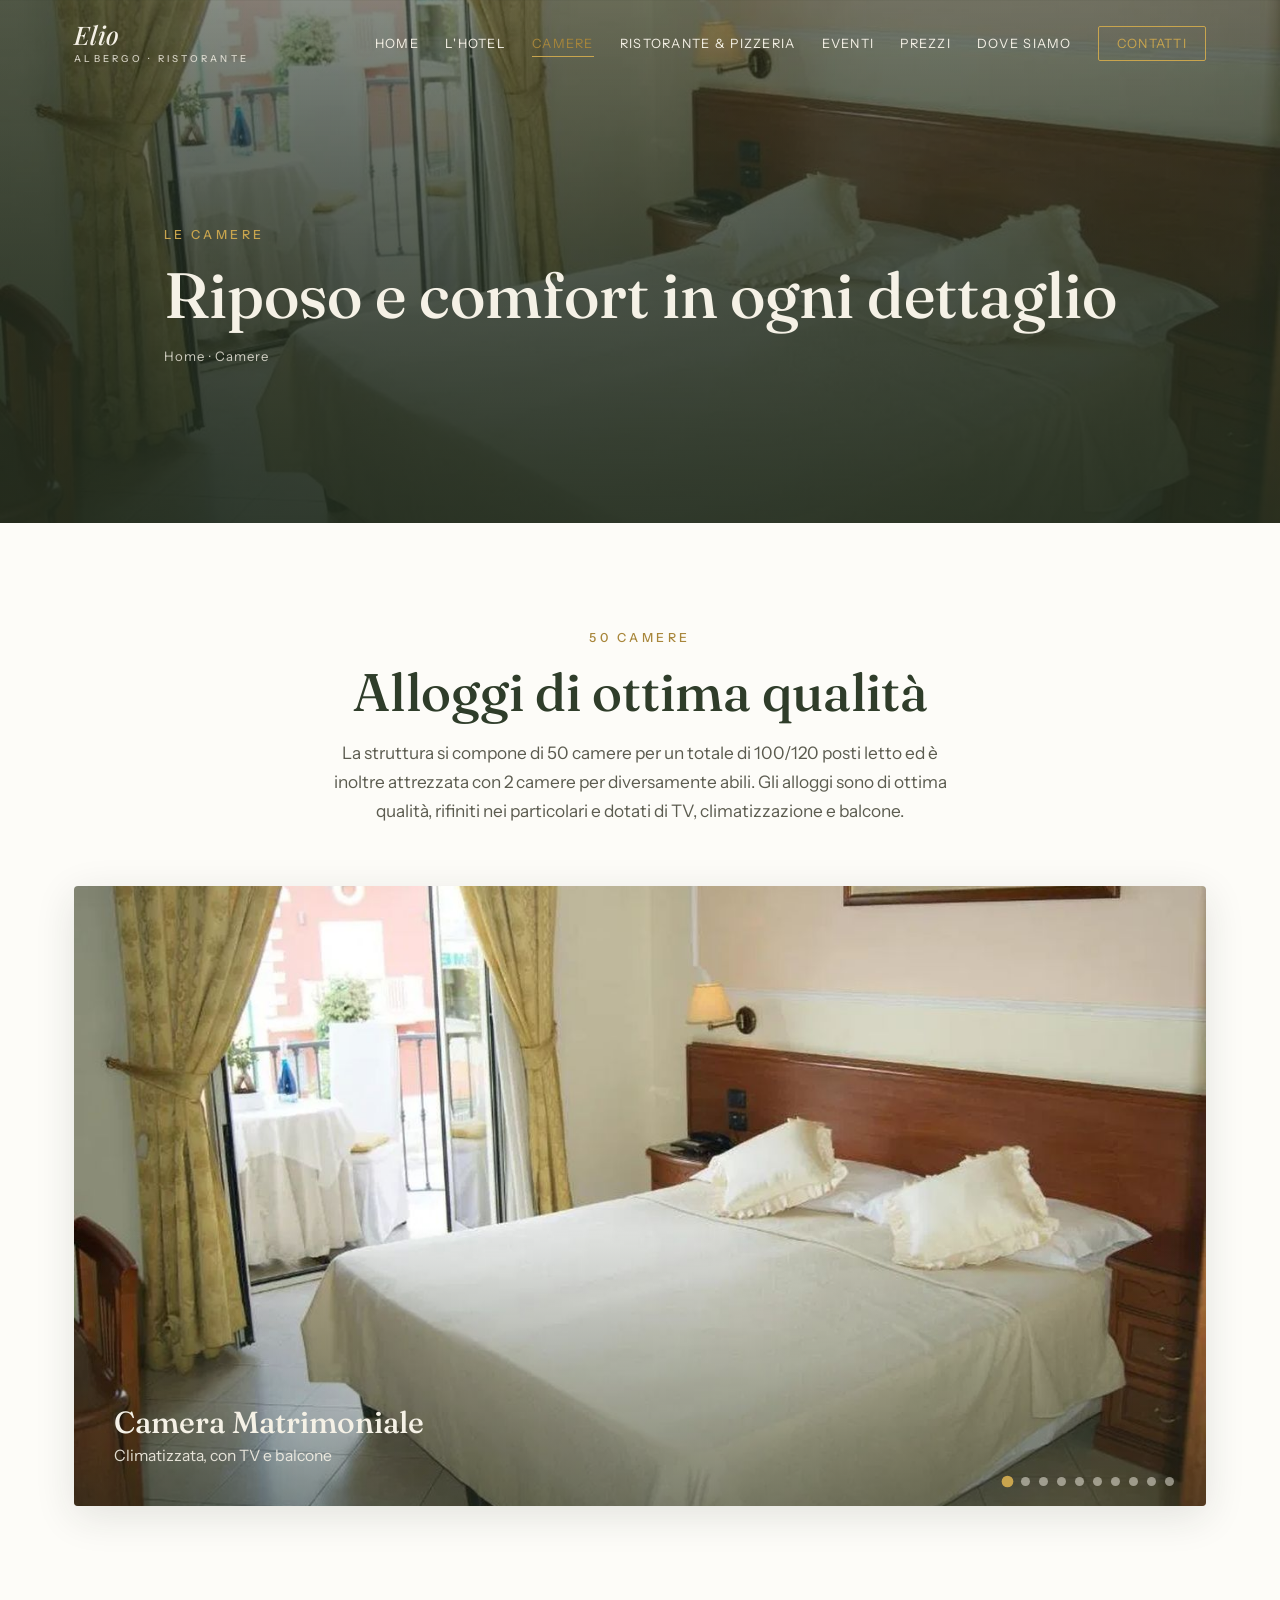
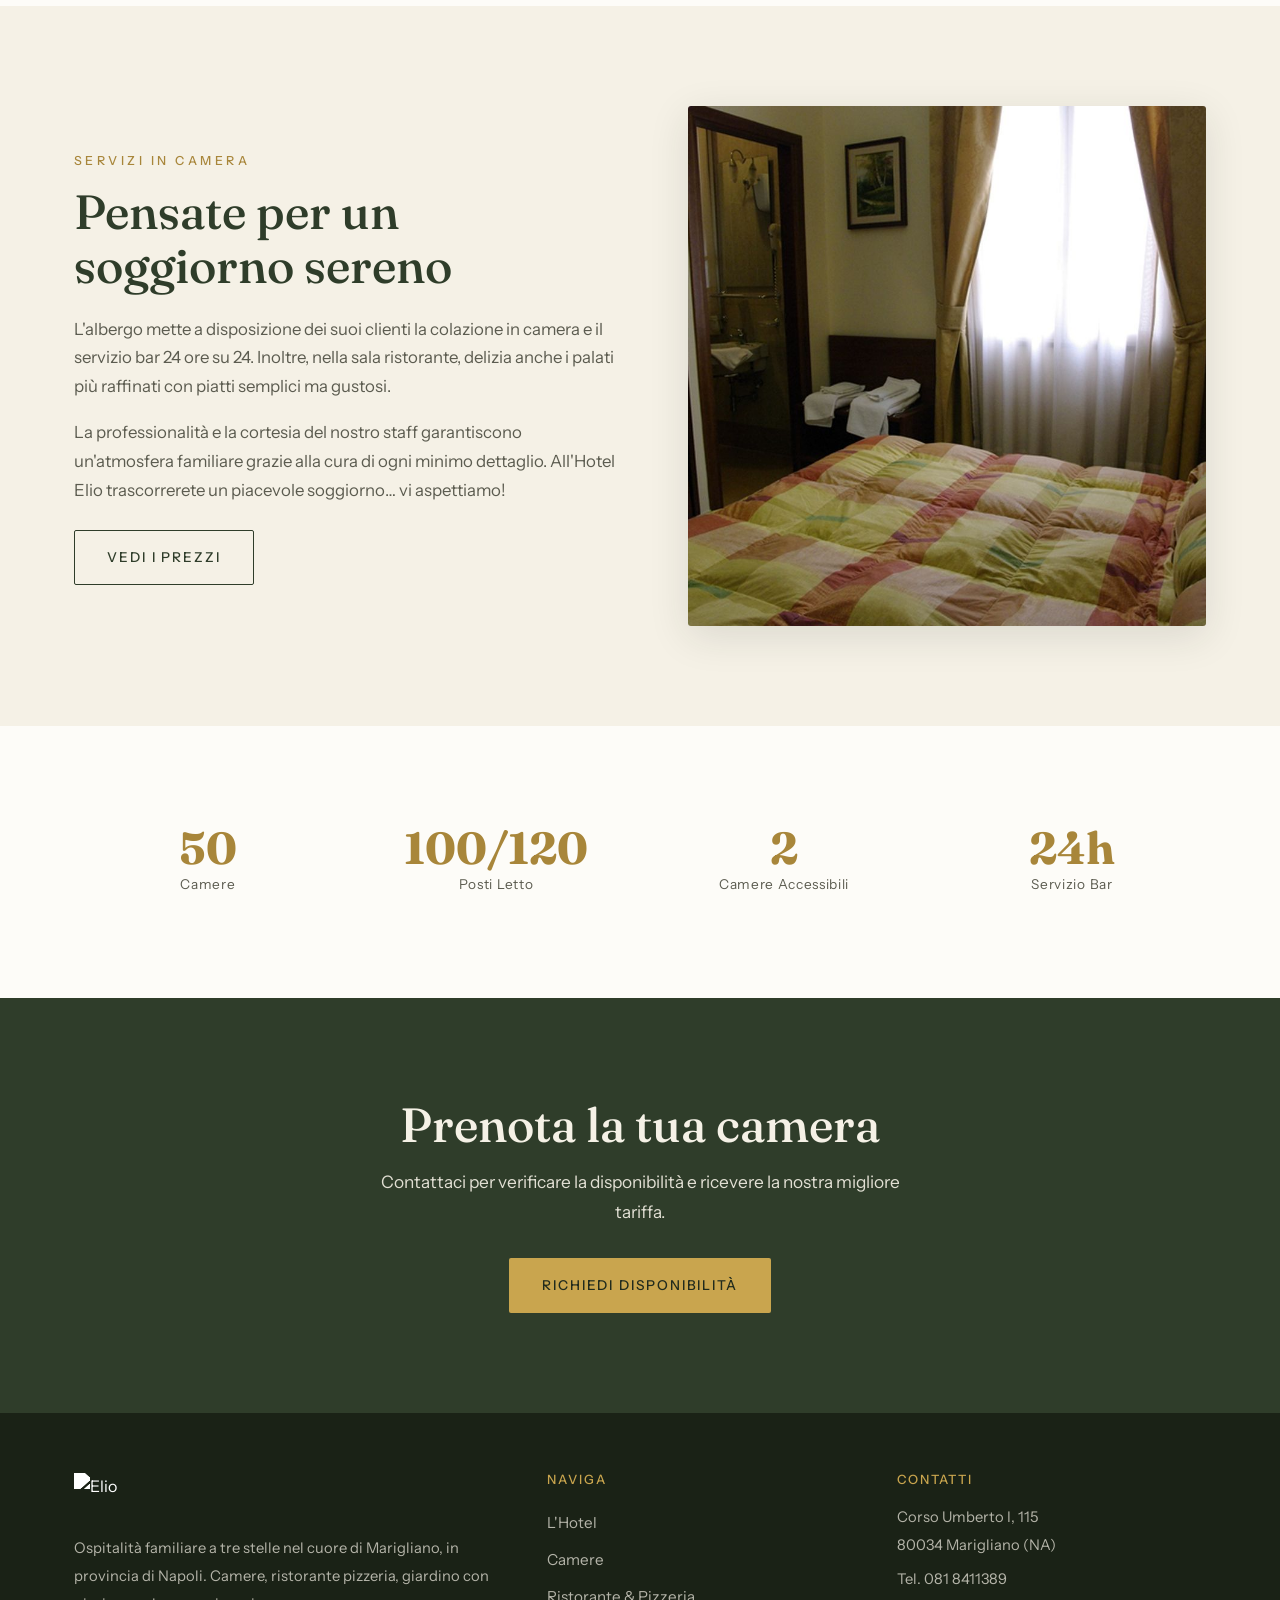
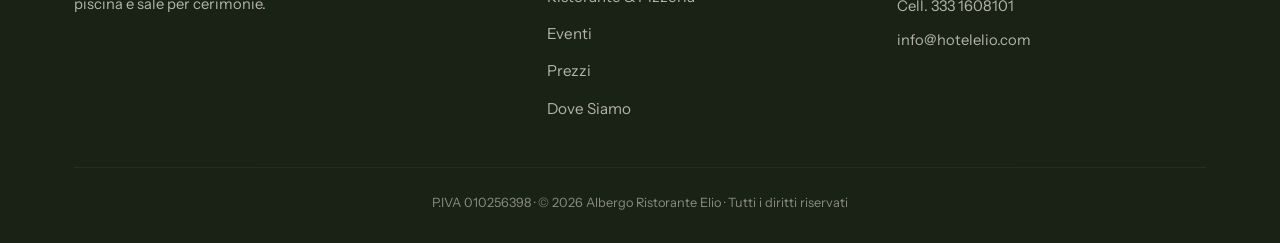
==== commit 02762a69: "Add files via upload" ====
--- a/camere.html
+++ b/camere.html
@@ -9,7 +9,7 @@
 <link rel="canonical" href="https://www.hotelelio.com/camere.html">
 <meta property="og:title" content="Camere | Albergo Ristorante Elio Marigliano">
 <meta property="og:description" content="50 camere climatizzate con TV, minibar e balcone. Camere accessibili, colazione in camera e servizio bar 24h.">
-<meta property="og:image" content="https://www.hotelelio.com/images/camera-1.jpg">
+<meta property="og:image" content="https://www.hotelelio.com/images/cam-slide-01.jpg">
 <meta property="og:locale" content="it_IT">
 <link rel="icon" type="image/svg+xml" href="data:image/svg+xml,<svg xmlns='http://www.w3.org/2000/svg' viewBox='0 0 100 100'><rect width='100' height='100' fill='%232f3d2a'/><text x='50' y='72' font-size='58' font-style='italic' text-anchor='middle' fill='%23c9a54e' font-family='Georgia'>E</text></svg>">
 <link rel="preconnect" href="https://fonts.googleapis.com"><link rel="preconnect" href="https://fonts.gstatic.com" crossorigin>
@@ -19,7 +19,7 @@
 <body data-solid-header="false">
 <div id="site-header"></div>
 
-<section class="page-hero" style="background-image:linear-gradient(rgba(33,43,29,.3),rgba(33,43,29,.7)),url('images/camera-1.jpg')">
+<section class="page-hero" style="background-image:linear-gradient(rgba(33,43,29,.3),rgba(33,43,29,.7)),url('images/cam-slide-01.jpg')">
   <div class="wrap">
     <span class="eyebrow">Le Camere</span>
     <h1>Riposo e comfort in ogni dettaglio</h1>
@@ -34,11 +34,24 @@
       <h2>Alloggi di ottima qualità</h2>
       <p>La struttura si compone di 50 camere per un totale di 100/120 posti letto ed è inoltre attrezzata con 2 camere per diversamente abili. Gli alloggi sono di ottima qualità, rifiniti nei particolari e dotati di TV, climatizzazione e balcone.</p>
     </div>
-    <div class="gallery two">
-      <figure class="tall"><img src="images/camera-1.jpg" alt="Camera matrimoniale Hotel Elio con bagno privato"><figcaption><h3>Camera Matrimoniale</h3><p>Climatizzata, con TV e bagno privato</p></figcaption></figure>
-      <figure class="tall"><img src="images/camera-3.jpg" alt="Camera doppia luminosa Hotel Elio"><figcaption><h3>Camera Doppia</h3><p>Luminosa, con arredi rifiniti</p></figcaption></figure>
-      <figure class="tall"><img src="images/camera-2.jpg" alt="Camera con armadio e scrivania Hotel Elio"><figcaption><h3>Comfort &amp; Servizi</h3><p>TV, scrivania, armadio e minibar</p></figcaption></figure>
-      <figure class="tall"><img src="images/camera-4.jpg" alt="Camera Hotel Elio"><figcaption><h3>Camera Tripla</h3><p>Spaziosa, ideale per famiglie</p></figcaption></figure>
+    <!-- SLIDESHOW CAMERE con etichette dinamiche -->
+    <div class="slideshow" style="height:620px">
+      <div class="slide active" style="background-image:url('images/cam-slide-01.jpg')" data-label="Camera Matrimoniale" data-sub="Climatizzata, con TV e balcone"></div>
+      <div class="slide" style="background-image:url('images/cam-slide-02.jpg')" data-label="Camera Matrimoniale" data-sub="Minibar, TV e scrivania"></div>
+      <div class="slide" style="background-image:url('images/cam-slide-03.jpg')" data-label="Camera Matrimoniale" data-sub="Allestimento romantico su richiesta"></div>
+      <div class="slide" style="background-image:url('images/cam-slide-04.jpg')" data-label="Colazione in Camera" data-sub="Servizio colazione per gli ospiti"></div>
+      <div class="slide" style="background-image:url('images/cam-slide-05.jpg')" data-label="Camera Tripla" data-sub="Spaziosa, ideale per famiglie"></div>
+      <div class="slide" style="background-image:url('images/cam-slide-06.jpg')" data-label="Bagno Privato" data-sub="In ogni camera, con set di cortesia"></div>
+      <div class="slide" style="background-image:url('images/cam-slide-07.jpg')" data-label="Bagno Privato" data-sub="Doccia, phon e servizi completi"></div>
+      <div class="slide" style="background-image:url('images/cam-slide-08.jpg')" data-label="Bagno Privato" data-sub="Rifiniture curate"></div>
+      <div class="slide" style="background-image:url('images/cam-slide-09.jpg')" data-label="Camera Matrimoniale" data-sub="Con bagno privato a vista"></div>
+      <div class="slide" style="background-image:url('images/cam-slide-10.jpg')" data-label="Camera Doppia" data-sub="Luminosa, con arredi rifiniti"></div>
+      <div class="slideshow-caption"><h3>Camera Matrimoniale</h3><p>Climatizzata, con TV e balcone</p></div>
+      <div class="slideshow-dots">
+        <button class="active" aria-label="1"></button><button aria-label="2"></button><button aria-label="3"></button>
+        <button aria-label="4"></button><button aria-label="5"></button><button aria-label="6"></button>
+        <button aria-label="7"></button><button aria-label="8"></button><button aria-label="9"></button><button aria-label="10"></button>
+      </div>
     </div>
   </div>
 </section>
@@ -52,7 +65,7 @@
       <p>La professionalità e la cortesia del nostro staff garantiscono un'atmosfera familiare grazie alla cura di ogni minimo dettaglio. All'Hotel Elio trascorrerete un piacevole soggiorno… vi aspettiamo!</p>
       <a href="prezzi.html" class="btn btn-dark" style="margin-top:8px">Vedi i Prezzi</a>
     </div>
-    <div class="split-img"><img src="images/camera-3.jpg" alt="Dettaglio camera doppia Hotel Elio"></div>
+    <div class="split-img"><img src="images/cam-slide-09.jpg" alt="Dettaglio camera matrimoniale Hotel Elio"></div>
   </div>
 </section>
 
--- a/style.css
+++ b/style.css
@@ -26,6 +26,9 @@
 .nav-inner{display:flex;align-items:center;justify-content:space-between}
 .logo{display:flex;align-items:center;gap:13px;color:var(--crema);transition:color .4s}
 header.solid .logo,header.scrolled .logo{color:var(--verde)}
+.logo-img{height:52px;width:auto;display:block;filter:brightness(0) invert(1);transition:filter .4s}
+header.solid .logo-img,header.scrolled .logo-img{filter:none}
+.logo-fallback{display:none;align-items:center;gap:13px}
 .logo-mark{width:46px;height:46px;border:1.5px solid var(--ottone);border-radius:50%;display:grid;place-items:center;flex-shrink:0}
 .logo-mark span{font-family:var(--script);font-style:italic;font-size:1.7rem;font-weight:500;color:var(--ottone);line-height:1;transform:translateY(-1px)}
 .logo-txt{line-height:1.1}
